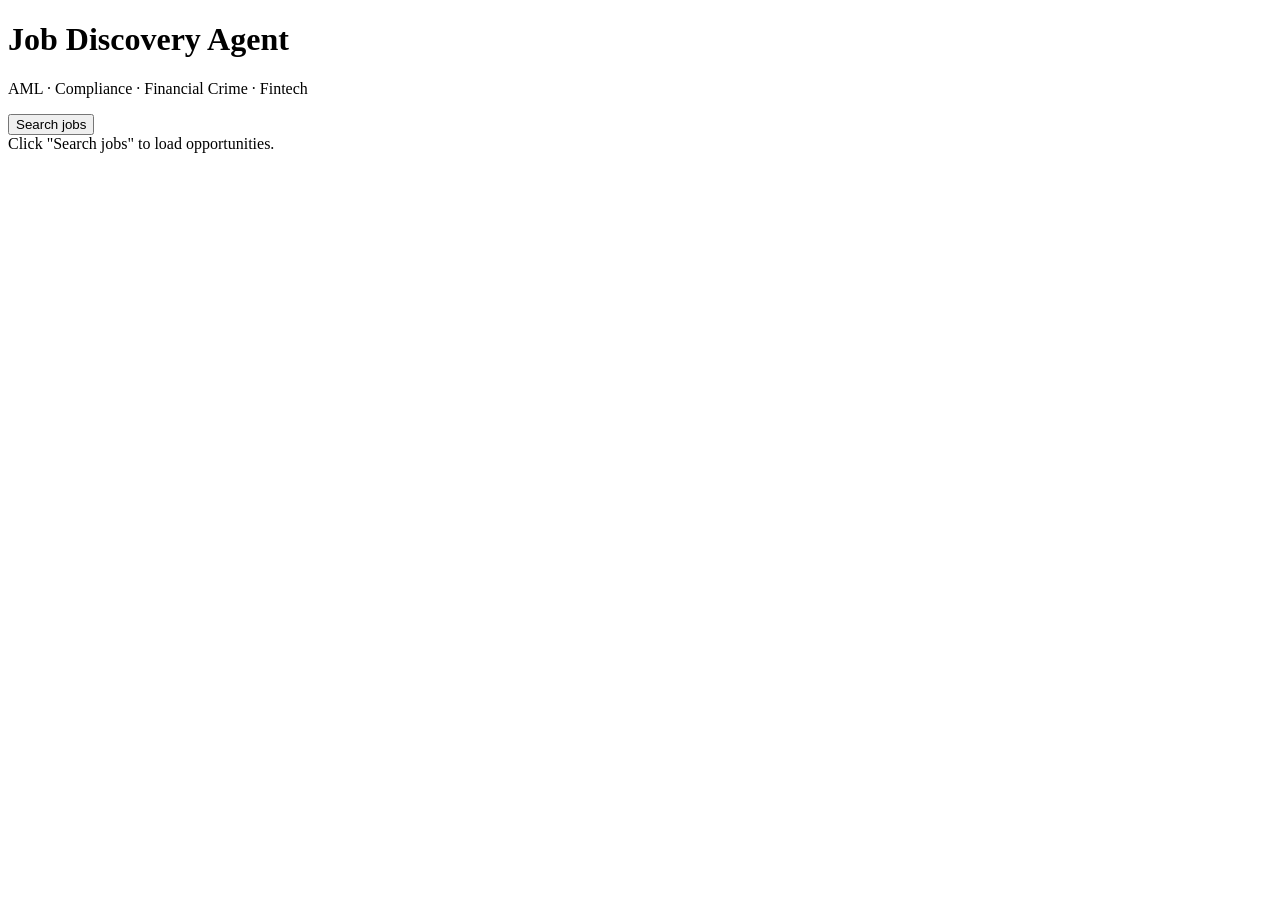
==== index.html @ b6b20e86 "Add files via upload" ====
<!DOCTYPE html>
<html lang="en">
<head>
  <meta charset="UTF-8">
  <meta name="viewport" content="width=device-width, initial-scale=1.0">
  <title>Job Discovery Agent</title>
  <link rel="stylesheet" href="/static/styles.css">
</head>
<body>
  <header>
    <h1>Job Discovery Agent</h1>
    <p>AML · Compliance · Financial Crime · Fintech</p>
  </header>

  <main>
    <section class="toolbar">
      <button id="searchButton">Search jobs</button>
      <span id="status"></span>
    </section>

    <section id="jobs" class="jobs-grid">
      Click "Search jobs" to load opportunities.
    </section>
  </main>

  <template id="job-template">
    <article class="job-card">
      <div class="job-top">
        <span class="score"></span>
        <span class="source"></span>
      </div>
      <h2 class="title"></h2>
      <h3 class="company"></h3>
      <p class="meta location"></p>
      <p class="meta country"></p>
      <p class="description"></p>
      <a class="link" target="_blank" rel="noopener noreferrer">View job</a>
    </article>
  </template>

  <script src="/static/app.js"></script>
</body>
</html>
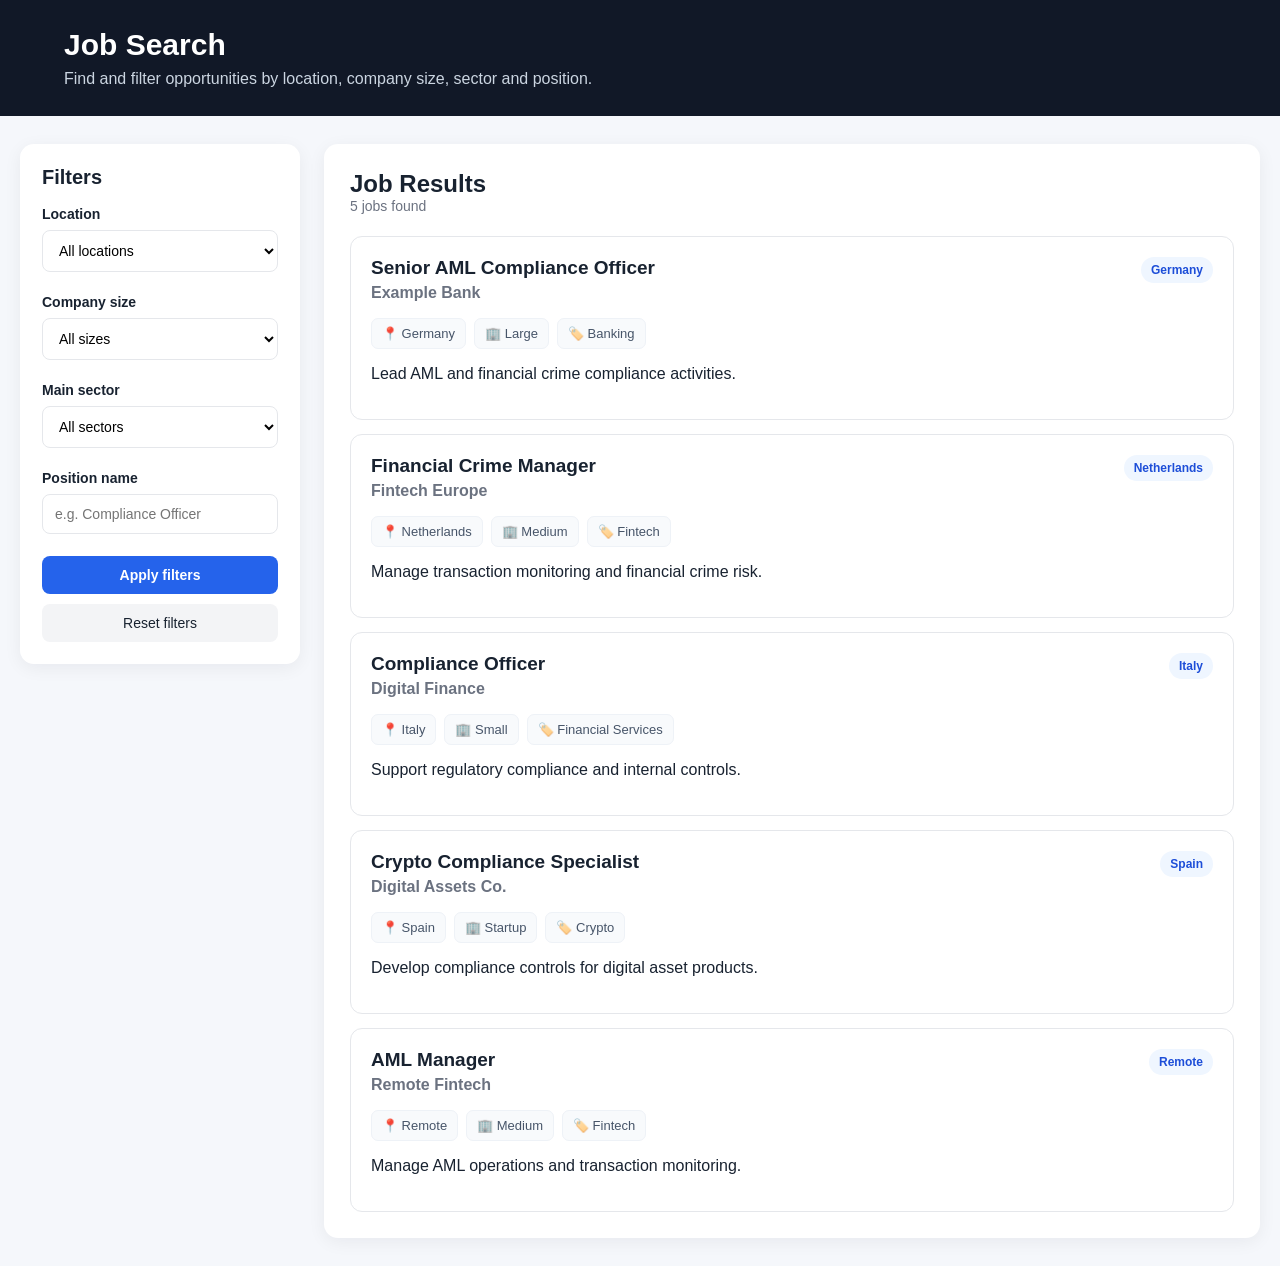
==== commit 008045b3: "Add files via upload" ====
--- a/index.html
+++ b/index.html
@@ -3,41 +3,367 @@
 <head>
   <meta charset="UTF-8">
   <meta name="viewport" content="width=device-width, initial-scale=1.0">
-  <title>Job Discovery Agent</title>
-  <link rel="stylesheet" href="/static/styles.css">
+  <title>Job Search Results</title>
+  <style>
+    :root {
+      --bg: #f5f7fb;
+      --panel: #ffffff;
+      --text: #182230;
+      --muted: #6b7280;
+      --line: #e5e7eb;
+      --primary: #2563eb;
+      --primary-dark: #1d4ed8;
+      --chip: #eff6ff;
+    }
+
+    * { box-sizing: border-box; }
+
+    body {
+      margin: 0;
+      font-family: Inter, Arial, sans-serif;
+      background: var(--bg);
+      color: var(--text);
+    }
+
+    header {
+      background: #111827;
+      color: white;
+      padding: 28px 5%;
+    }
+
+    header h1 { margin: 0 0 8px; font-size: 30px; }
+    header p { margin: 0; color: #cbd5e1; }
+
+    .layout {
+      max-width: 1400px;
+      margin: 0 auto;
+      padding: 28px 20px;
+      display: grid;
+      grid-template-columns: 280px 1fr;
+      gap: 24px;
+    }
+
+    .filters, .results-panel {
+      background: var(--panel);
+      border-radius: 14px;
+      box-shadow: 0 4px 18px rgba(15, 23, 42, .06);
+    }
+
+    .filters {
+      padding: 22px;
+      height: fit-content;
+      position: sticky;
+      top: 20px;
+    }
+
+    .filters h2 { margin-top: 0; font-size: 20px; }
+
+    .filter-group { margin: 0 0 22px; }
+
+    .filter-group label {
+      display: block;
+      font-weight: 700;
+      font-size: 14px;
+      margin-bottom: 8px;
+    }
+
+    input, select {
+      width: 100%;
+      padding: 11px 12px;
+      border: 1px solid var(--line);
+      border-radius: 8px;
+      background: white;
+      font-size: 14px;
+    }
+
+    input:focus, select:focus {
+      outline: 2px solid #bfdbfe;
+      border-color: var(--primary);
+    }
+
+    button {
+      border: 0;
+      border-radius: 8px;
+      padding: 11px 14px;
+      font-size: 14px;
+      cursor: pointer;
+    }
+
+    .search-btn {
+      width: 100%;
+      background: var(--primary);
+      color: white;
+      font-weight: 700;
+      margin-bottom: 10px;
+    }
+
+    .search-btn:hover { background: var(--primary-dark); }
+
+    .reset-btn {
+      width: 100%;
+      background: #f3f4f6;
+      color: var(--text);
+    }
+
+    .results-panel { padding: 26px; }
+
+    .results-header {
+      display: flex;
+      justify-content: space-between;
+      align-items: center;
+      gap: 20px;
+      margin-bottom: 22px;
+    }
+
+    .results-header h2 { margin: 0; }
+
+    .count { color: var(--muted); font-size: 14px; }
+
+    .job-list {
+      display: grid;
+      gap: 14px;
+    }
+
+    .job-card {
+      border: 1px solid var(--line);
+      border-radius: 12px;
+      padding: 20px;
+      transition: .2s ease;
+    }
+
+    .job-card:hover {
+      border-color: #93c5fd;
+      box-shadow: 0 6px 20px rgba(37, 99, 235, .08);
+    }
+
+    .job-top {
+      display: flex;
+      justify-content: space-between;
+      gap: 20px;
+    }
+
+    .job-title {
+      margin: 0 0 5px;
+      font-size: 19px;
+    }
+
+    .company {
+      margin: 0;
+      color: var(--muted);
+      font-weight: 600;
+    }
+
+    .badge {
+      background: var(--chip);
+      color: var(--primary-dark);
+      padding: 6px 10px;
+      border-radius: 999px;
+      height: fit-content;
+      font-size: 12px;
+      font-weight: 700;
+      white-space: nowrap;
+    }
+
+    .job-meta {
+      display: flex;
+      flex-wrap: wrap;
+      gap: 8px;
+      margin: 16px 0;
+    }
+
+    .meta {
+      background: #f8fafc;
+      border: 1px solid #eef2f7;
+      padding: 7px 10px;
+      border-radius: 7px;
+      font-size: 13px;
+      color: #475569;
+    }
+
+    .empty {
+      padding: 40px;
+      text-align: center;
+      color: var(--muted);
+    }
+
+    @media (max-width: 850px) {
+      .layout { grid-template-columns: 1fr; }
+      .filters { position: static; }
+    }
+  </style>
 </head>
 <body>
-  <header>
-    <h1>Job Discovery Agent</h1>
-    <p>AML · Compliance · Financial Crime · Fintech</p>
-  </header>
-
-  <main>
-    <section class="toolbar">
-      <button id="searchButton">Search jobs</button>
-      <span id="status"></span>
-    </section>
-
-    <section id="jobs" class="jobs-grid">
-      Click "Search jobs" to load opportunities.
-    </section>
+
+<header>
+  <h1>Job Search</h1>
+  <p>Find and filter opportunities by location, company size, sector and position.</p>
+</header>
+
+<div class="layout">
+  <aside class="filters">
+    <h2>Filters</h2>
+
+    <div class="filter-group">
+      <label for="location">Location</label>
+      <select id="location">
+        <option value="">All locations</option>
+        <option value="Italy">Italy</option>
+        <option value="Germany">Germany</option>
+        <option value="Netherlands">Netherlands</option>
+        <option value="Spain">Spain</option>
+        <option value="Remote">Remote</option>
+      </select>
+    </div>
+
+    <div class="filter-group">
+      <label for="companySize">Company size</label>
+      <select id="companySize">
+        <option value="">All sizes</option>
+        <option value="Startup">Startup (1-50)</option>
+        <option value="Small">Small (51-200)</option>
+        <option value="Medium">Medium (201-1000)</option>
+        <option value="Large">Large (1000+)</option>
+      </select>
+    </div>
+
+    <div class="filter-group">
+      <label for="sector">Main sector</label>
+      <select id="sector">
+        <option value="">All sectors</option>
+        <option value="Fintech">Fintech</option>
+        <option value="Banking">Banking</option>
+        <option value="Compliance">Compliance</option>
+        <option value="Financial Services">Financial Services</option>
+        <option value="Crypto">Crypto / Digital Assets</option>
+        <option value="Technology">Technology</option>
+      </select>
+    </div>
+
+    <div class="filter-group">
+      <label for="position">Position name</label>
+      <input id="position" type="text" placeholder="e.g. Compliance Officer">
+    </div>
+
+    <button class="search-btn" onclick="applyFilters()">Apply filters</button>
+    <button class="reset-btn" onclick="resetFilters()">Reset filters</button>
+  </aside>
+
+  <main class="results-panel">
+    <div class="results-header">
+      <div>
+        <h2>Job Results</h2>
+        <div class="count" id="count"></div>
+      </div>
+    </div>
+
+    <section class="job-list" id="jobList"></section>
   </main>
-
-  <template id="job-template">
+</div>
+
+<script>
+const jobs = [
+  {
+    title: "Senior AML Compliance Officer",
+    company: "Example Bank",
+    location: "Germany",
+    size: "Large",
+    sector: "Banking",
+    description: "Lead AML and financial crime compliance activities."
+  },
+  {
+    title: "Financial Crime Manager",
+    company: "Fintech Europe",
+    location: "Netherlands",
+    size: "Medium",
+    sector: "Fintech",
+    description: "Manage transaction monitoring and financial crime risk."
+  },
+  {
+    title: "Compliance Officer",
+    company: "Digital Finance",
+    location: "Italy",
+    size: "Small",
+    sector: "Financial Services",
+    description: "Support regulatory compliance and internal controls."
+  },
+  {
+    title: "Crypto Compliance Specialist",
+    company: "Digital Assets Co.",
+    location: "Spain",
+    size: "Startup",
+    sector: "Crypto",
+    description: "Develop compliance controls for digital asset products."
+  },
+  {
+    title: "AML Manager",
+    company: "Remote Fintech",
+    location: "Remote",
+    size: "Medium",
+    sector: "Fintech",
+    description: "Manage AML operations and transaction monitoring."
+  }
+];
+
+function renderJobs(items) {
+  const list = document.getElementById("jobList");
+  const count = document.getElementById("count");
+
+  count.textContent = `${items.length} job${items.length === 1 ? "" : "s"} found`;
+
+  if (!items.length) {
+    list.innerHTML = `<div class="empty">No jobs match your current filters.</div>`;
+    return;
+  }
+
+  list.innerHTML = items.map(job => `
     <article class="job-card">
       <div class="job-top">
-        <span class="score"></span>
-        <span class="source"></span>
+        <div>
+          <h3 class="job-title">${job.title}</h3>
+          <p class="company">${job.company}</p>
+        </div>
+        <span class="badge">${job.location}</span>
       </div>
-      <h2 class="title"></h2>
-      <h3 class="company"></h3>
-      <p class="meta location"></p>
-      <p class="meta country"></p>
-      <p class="description"></p>
-      <a class="link" target="_blank" rel="noopener noreferrer">View job</a>
+
+      <div class="job-meta">
+        <span class="meta">📍 ${job.location}</span>
+        <span class="meta">🏢 ${job.size}</span>
+        <span class="meta">🏷️ ${job.sector}</span>
+      </div>
+
+      <p>${job.description}</p>
     </article>
-  </template>
-
-  <script src="/static/app.js"></script>
+  `).join("");
+}
+
+function applyFilters() {
+  const location = document.getElementById("location").value;
+  const size = document.getElementById("companySize").value;
+  const sector = document.getElementById("sector").value;
+  const position = document.getElementById("position").value.trim().toLowerCase();
+
+  const filtered = jobs.filter(job => {
+    const locationMatch = !location || job.location === location;
+    const sizeMatch = !size || job.size === size;
+    const sectorMatch = !sector || job.sector === sector;
+    const positionMatch = !position || job.title.toLowerCase().includes(position);
+
+    return locationMatch && sizeMatch && sectorMatch && positionMatch;
+  });
+
+  renderJobs(filtered);
+}
+
+function resetFilters() {
+  document.getElementById("location").value = "";
+  document.getElementById("companySize").value = "";
+  document.getElementById("sector").value = "";
+  document.getElementById("position").value = "";
+  renderJobs(jobs);
+}
+
+renderJobs(jobs);
+</script>
+
 </body>
 </html>
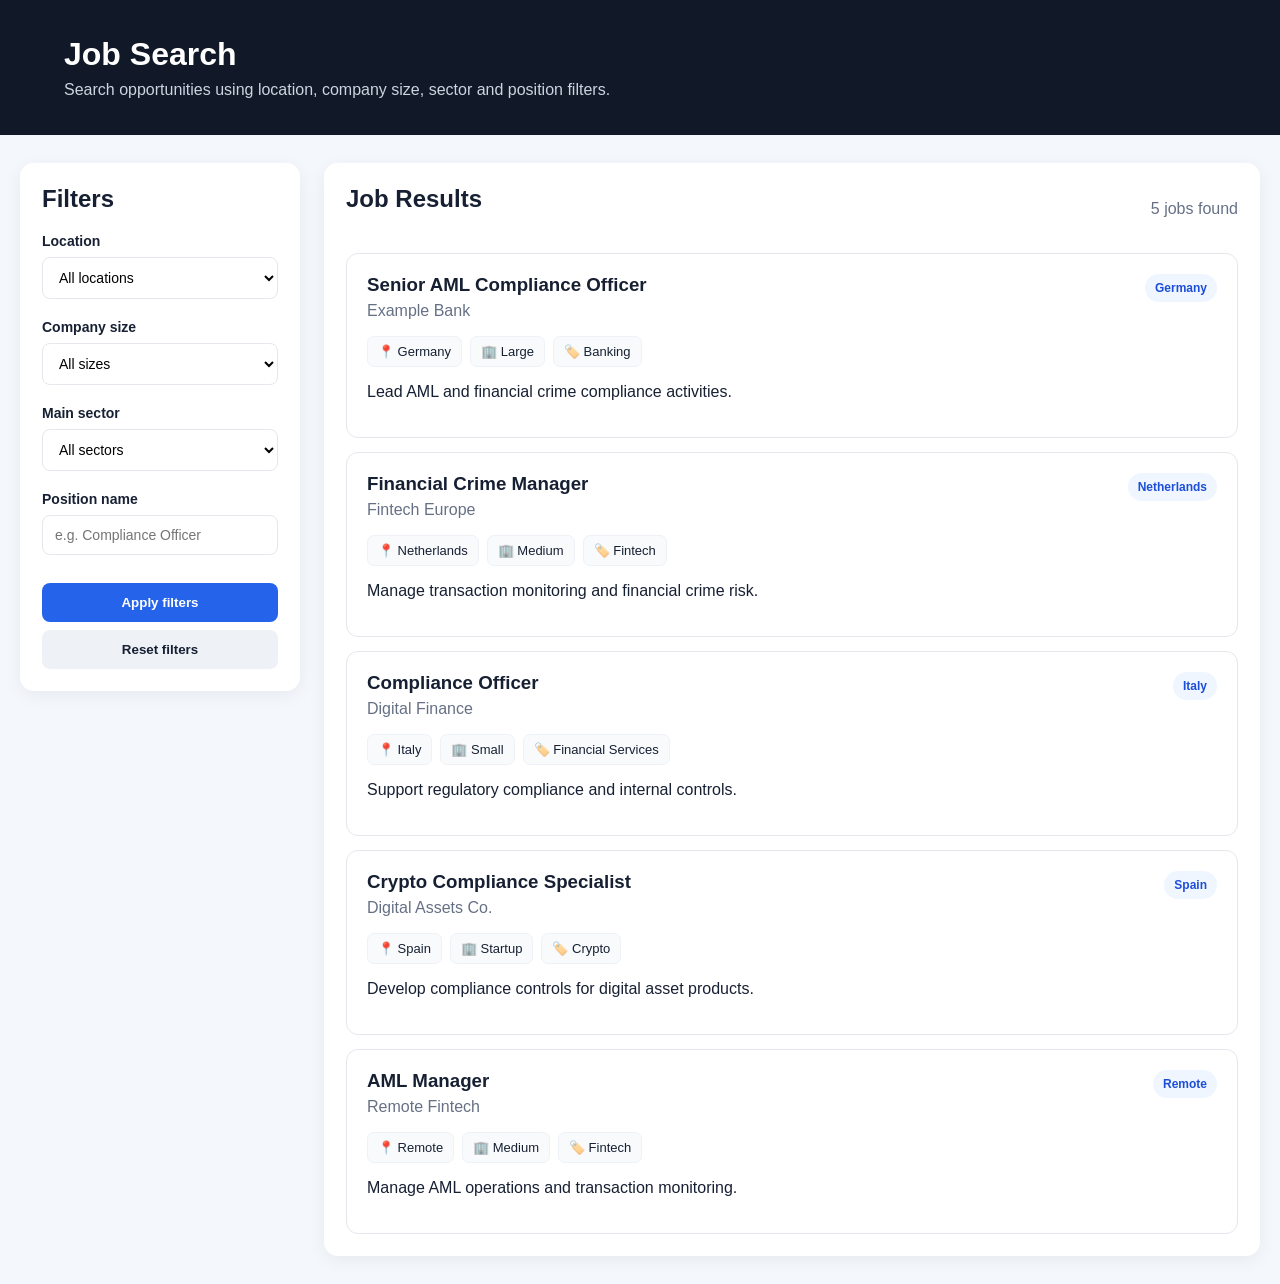
==== commit 37ac148c: "Add files via upload" ====
--- a/index.html
+++ b/index.html
@@ -6,204 +6,135 @@
   <title>Job Search Results</title>
   <style>
     :root {
-      --bg: #f5f7fb;
-      --panel: #ffffff;
-      --text: #182230;
-      --muted: #6b7280;
-      --line: #e5e7eb;
+      --bg: #f4f7fb;
+      --card: #ffffff;
+      --text: #172033;
+      --muted: #667085;
+      --line: #e4e7ec;
       --primary: #2563eb;
       --primary-dark: #1d4ed8;
-      --chip: #eff6ff;
-    }
-
+    }
     * { box-sizing: border-box; }
-
     body {
       margin: 0;
-      font-family: Inter, Arial, sans-serif;
+      font-family: Arial, Helvetica, sans-serif;
       background: var(--bg);
       color: var(--text);
     }
-
     header {
       background: #111827;
       color: white;
-      padding: 28px 5%;
-    }
-
-    header h1 { margin: 0 0 8px; font-size: 30px; }
+      padding: 36px 5%;
+    }
+    header h1 { margin: 0 0 8px; }
     header p { margin: 0; color: #cbd5e1; }
-
     .layout {
       max-width: 1400px;
-      margin: 0 auto;
+      margin: auto;
       padding: 28px 20px;
       display: grid;
       grid-template-columns: 280px 1fr;
       gap: 24px;
     }
-
-    .filters, .results-panel {
-      background: var(--panel);
+    .filters, .results {
+      background: var(--card);
       border-radius: 14px;
+      padding: 22px;
       box-shadow: 0 4px 18px rgba(15, 23, 42, .06);
     }
-
-    .filters {
-      padding: 22px;
-      height: fit-content;
-      position: sticky;
-      top: 20px;
-    }
-
-    .filters h2 { margin-top: 0; font-size: 20px; }
-
-    .filter-group { margin: 0 0 22px; }
-
-    .filter-group label {
+    .filters { height: fit-content; }
+    h2 { margin-top: 0; }
+    .group { margin-bottom: 20px; }
+    label {
       display: block;
-      font-weight: 700;
+      margin-bottom: 8px;
+      font-weight: bold;
       font-size: 14px;
-      margin-bottom: 8px;
-    }
-
+    }
     input, select {
       width: 100%;
       padding: 11px 12px;
       border: 1px solid var(--line);
       border-radius: 8px;
+      font-size: 14px;
       background: white;
-      font-size: 14px;
-    }
-
-    input:focus, select:focus {
-      outline: 2px solid #bfdbfe;
-      border-color: var(--primary);
-    }
-
+    }
     button {
+      width: 100%;
       border: 0;
+      padding: 12px;
       border-radius: 8px;
-      padding: 11px 14px;
-      font-size: 14px;
+      font-weight: bold;
       cursor: pointer;
-    }
-
-    .search-btn {
-      width: 100%;
-      background: var(--primary);
-      color: white;
-      font-weight: 700;
-      margin-bottom: 10px;
-    }
-
-    .search-btn:hover { background: var(--primary-dark); }
-
-    .reset-btn {
-      width: 100%;
-      background: #f3f4f6;
-      color: var(--text);
-    }
-
-    .results-panel { padding: 26px; }
-
-    .results-header {
+      margin-top: 8px;
+    }
+    .apply { background: var(--primary); color: white; }
+    .apply:hover { background: var(--primary-dark); }
+    .reset { background: #eef2f7; color: var(--text); }
+    .top {
       display: flex;
       justify-content: space-between;
       align-items: center;
-      gap: 20px;
-      margin-bottom: 22px;
-    }
-
-    .results-header h2 { margin: 0; }
-
-    .count { color: var(--muted); font-size: 14px; }
-
-    .job-list {
-      display: grid;
-      gap: 14px;
-    }
-
-    .job-card {
+      gap: 16px;
+      margin-bottom: 20px;
+    }
+    #count { color: var(--muted); }
+    .job-list { display: grid; gap: 14px; }
+    .job {
       border: 1px solid var(--line);
       border-radius: 12px;
       padding: 20px;
-      transition: .2s ease;
-    }
-
-    .job-card:hover {
-      border-color: #93c5fd;
-      box-shadow: 0 6px 20px rgba(37, 99, 235, .08);
-    }
-
-    .job-top {
+    }
+    .job-head {
       display: flex;
       justify-content: space-between;
       gap: 20px;
     }
-
-    .job-title {
-      margin: 0 0 5px;
-      font-size: 19px;
-    }
-
-    .company {
-      margin: 0;
-      color: var(--muted);
-      font-weight: 600;
-    }
-
+    .job h3 { margin: 0 0 6px; }
+    .company { margin: 0; color: var(--muted); }
     .badge {
-      background: var(--chip);
-      color: var(--primary-dark);
-      padding: 6px 10px;
+      background: #eff6ff;
+      color: #1d4ed8;
+      padding: 7px 10px;
       border-radius: 999px;
       height: fit-content;
       font-size: 12px;
-      font-weight: 700;
-      white-space: nowrap;
-    }
-
-    .job-meta {
+      font-weight: bold;
+    }
+    .meta {
       display: flex;
       flex-wrap: wrap;
       gap: 8px;
       margin: 16px 0;
     }
-
-    .meta {
+    .tag {
       background: #f8fafc;
       border: 1px solid #eef2f7;
+      border-radius: 7px;
       padding: 7px 10px;
-      border-radius: 7px;
       font-size: 13px;
-      color: #475569;
-    }
-
+    }
     .empty {
       padding: 40px;
       text-align: center;
       color: var(--muted);
     }
-
     @media (max-width: 850px) {
       .layout { grid-template-columns: 1fr; }
-      .filters { position: static; }
     }
   </style>
 </head>
 <body>
-
 <header>
   <h1>Job Search</h1>
-  <p>Find and filter opportunities by location, company size, sector and position.</p>
+  <p>Search opportunities using location, company size, sector and position filters.</p>
 </header>
 
 <div class="layout">
   <aside class="filters">
     <h2>Filters</h2>
 
-    <div class="filter-group">
+    <div class="group">
       <label for="location">Location</label>
       <select id="location">
         <option value="">All locations</option>
@@ -215,9 +146,9 @@
       </select>
     </div>
 
-    <div class="filter-group">
-      <label for="companySize">Company size</label>
-      <select id="companySize">
+    <div class="group">
+      <label for="size">Company size</label>
+      <select id="size">
         <option value="">All sizes</option>
         <option value="Startup">Startup (1-50)</option>
         <option value="Small">Small (51-200)</option>
@@ -226,7 +157,7 @@
       </select>
     </div>
 
-    <div class="filter-group">
+    <div class="group">
       <label for="sector">Main sector</label>
       <select id="sector">
         <option value="">All sectors</option>
@@ -239,98 +170,56 @@
       </select>
     </div>
 
-    <div class="filter-group">
+    <div class="group">
       <label for="position">Position name</label>
       <input id="position" type="text" placeholder="e.g. Compliance Officer">
     </div>
 
-    <button class="search-btn" onclick="applyFilters()">Apply filters</button>
-    <button class="reset-btn" onclick="resetFilters()">Reset filters</button>
+    <button class="apply" onclick="applyFilters()">Apply filters</button>
+    <button class="reset" onclick="resetFilters()">Reset filters</button>
   </aside>
 
-  <main class="results-panel">
-    <div class="results-header">
-      <div>
-        <h2>Job Results</h2>
-        <div class="count" id="count"></div>
-      </div>
-    </div>
-
-    <section class="job-list" id="jobList"></section>
+  <main class="results">
+    <div class="top">
+      <h2>Job Results</h2>
+      <span id="count"></span>
+    </div>
+    <div id="jobs" class="job-list"></div>
   </main>
 </div>
 
 <script>
 const jobs = [
-  {
-    title: "Senior AML Compliance Officer",
-    company: "Example Bank",
-    location: "Germany",
-    size: "Large",
-    sector: "Banking",
-    description: "Lead AML and financial crime compliance activities."
-  },
-  {
-    title: "Financial Crime Manager",
-    company: "Fintech Europe",
-    location: "Netherlands",
-    size: "Medium",
-    sector: "Fintech",
-    description: "Manage transaction monitoring and financial crime risk."
-  },
-  {
-    title: "Compliance Officer",
-    company: "Digital Finance",
-    location: "Italy",
-    size: "Small",
-    sector: "Financial Services",
-    description: "Support regulatory compliance and internal controls."
-  },
-  {
-    title: "Crypto Compliance Specialist",
-    company: "Digital Assets Co.",
-    location: "Spain",
-    size: "Startup",
-    sector: "Crypto",
-    description: "Develop compliance controls for digital asset products."
-  },
-  {
-    title: "AML Manager",
-    company: "Remote Fintech",
-    location: "Remote",
-    size: "Medium",
-    sector: "Fintech",
-    description: "Manage AML operations and transaction monitoring."
-  }
+  {title:"Senior AML Compliance Officer", company:"Example Bank", location:"Germany", size:"Large", sector:"Banking", description:"Lead AML and financial crime compliance activities."},
+  {title:"Financial Crime Manager", company:"Fintech Europe", location:"Netherlands", size:"Medium", sector:"Fintech", description:"Manage transaction monitoring and financial crime risk."},
+  {title:"Compliance Officer", company:"Digital Finance", location:"Italy", size:"Small", sector:"Financial Services", description:"Support regulatory compliance and internal controls."},
+  {title:"Crypto Compliance Specialist", company:"Digital Assets Co.", location:"Spain", size:"Startup", sector:"Crypto", description:"Develop compliance controls for digital asset products."},
+  {title:"AML Manager", company:"Remote Fintech", location:"Remote", size:"Medium", sector:"Fintech", description:"Manage AML operations and transaction monitoring."}
 ];
 
 function renderJobs(items) {
-  const list = document.getElementById("jobList");
-  const count = document.getElementById("count");
-
-  count.textContent = `${items.length} job${items.length === 1 ? "" : "s"} found`;
+  const container = document.getElementById("jobs");
+  document.getElementById("count").textContent = `${items.length} job${items.length === 1 ? "" : "s"} found`;
 
   if (!items.length) {
-    list.innerHTML = `<div class="empty">No jobs match your current filters.</div>`;
+    container.innerHTML = '<div class="empty">No jobs match your filters.</div>';
     return;
   }
 
-  list.innerHTML = items.map(job => `
-    <article class="job-card">
-      <div class="job-top">
+  container.innerHTML = items.map(job => `
+    <article class="job">
+      <div class="job-head">
         <div>
-          <h3 class="job-title">${job.title}</h3>
+          <h3>${job.title}</h3>
           <p class="company">${job.company}</p>
         </div>
         <span class="badge">${job.location}</span>
       </div>
-
-      <div class="job-meta">
-        <span class="meta">📍 ${job.location}</span>
-        <span class="meta">🏢 ${job.size}</span>
-        <span class="meta">🏷️ ${job.sector}</span>
+      <div class="meta">
+        <span class="tag">📍 ${job.location}</span>
+        <span class="tag">🏢 ${job.size}</span>
+        <span class="tag">🏷️ ${job.sector}</span>
       </div>
-
       <p>${job.description}</p>
     </article>
   `).join("");
@@ -338,32 +227,33 @@
 
 function applyFilters() {
   const location = document.getElementById("location").value;
-  const size = document.getElementById("companySize").value;
+  const size = document.getElementById("size").value;
   const sector = document.getElementById("sector").value;
   const position = document.getElementById("position").value.trim().toLowerCase();
 
-  const filtered = jobs.filter(job => {
-    const locationMatch = !location || job.location === location;
-    const sizeMatch = !size || job.size === size;
-    const sectorMatch = !sector || job.sector === sector;
-    const positionMatch = !position || job.title.toLowerCase().includes(position);
-
-    return locationMatch && sizeMatch && sectorMatch && positionMatch;
-  });
+  const filtered = jobs.filter(job =>
+    (!location || job.location === location) &&
+    (!size || job.size === size) &&
+    (!sector || job.sector === sector) &&
+    (!position || job.title.toLowerCase().includes(position))
+  );
 
   renderJobs(filtered);
 }
 
 function resetFilters() {
   document.getElementById("location").value = "";
-  document.getElementById("companySize").value = "";
+  document.getElementById("size").value = "";
   document.getElementById("sector").value = "";
   document.getElementById("position").value = "";
   renderJobs(jobs);
 }
 
+document.getElementById("position").addEventListener("keydown", event => {
+  if (event.key === "Enter") applyFilters();
+});
+
 renderJobs(jobs);
 </script>
-
 </body>
 </html>
